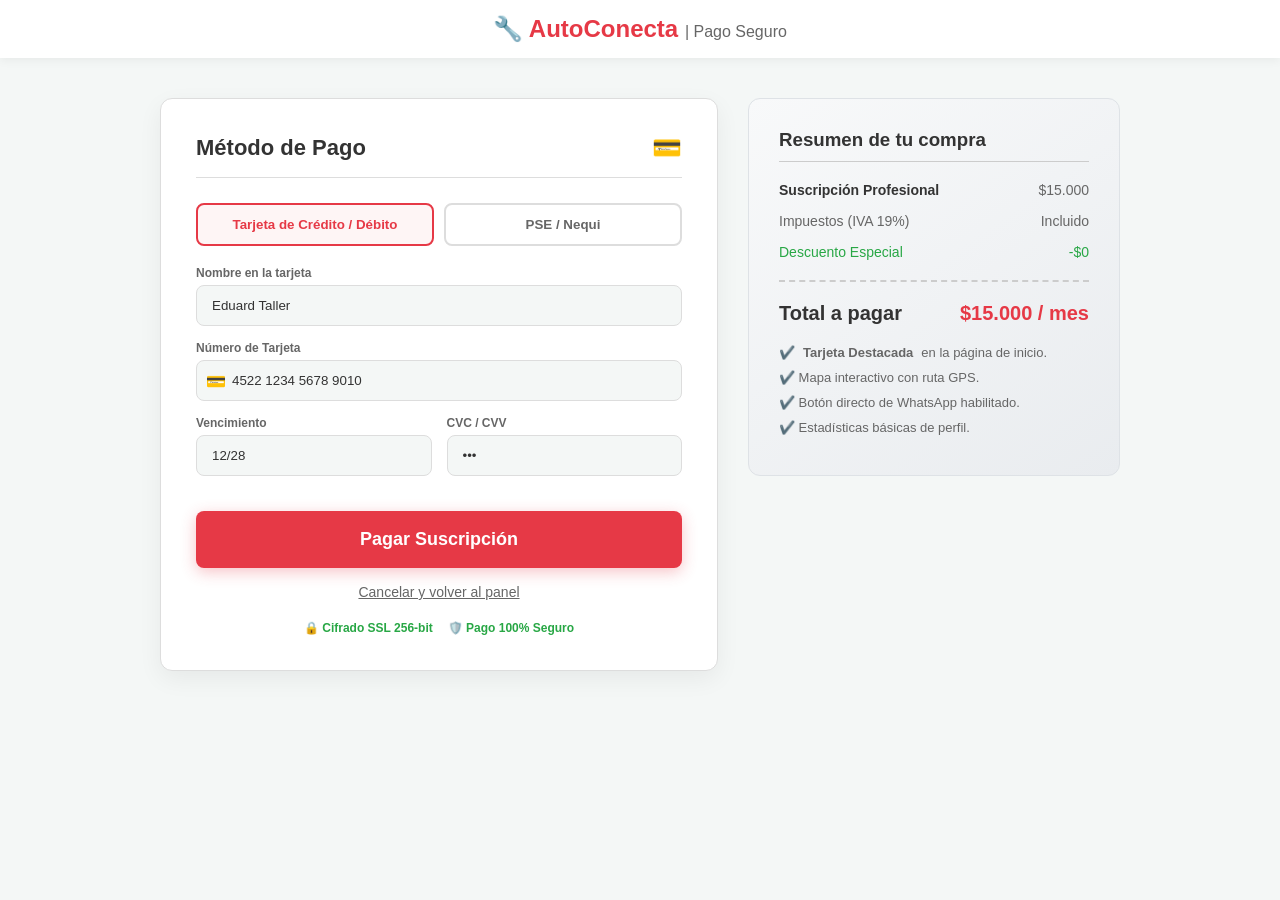
==== checkout.html @ d0334251 "Add files via upload" ====
<!DOCTYPE html>
<html lang="es">
<head>
    <meta charset="UTF-8">
    <meta name="viewport" content="width=device-width, initial-scale=1.0">
    <title>Pago Seguro | AutoConecta</title>
    <link rel="stylesheet" href="css/style.css">
    <style>
        /* Estilos exclusivos para la pasarela de pagos profesional */
        .checkout-container { max-width: 1000px; margin: 40px auto; padding: 0 20px; display: grid; grid-template-columns: 1.2fr 0.8fr; gap: 30px; align-items: start; }
        @media (max-width: 800px) { .checkout-container { grid-template-columns: 1fr; } }
        
        /* Columna Izquierda: Formulario */
        .pago-card { background: var(--bg-card); padding: 35px; border-radius: 12px; box-shadow: 0 8px 25px var(--shadow-color); border: 1px solid var(--border-color); }
        .pago-header { display: flex; justify-content: space-between; align-items: center; margin-bottom: 25px; border-bottom: 1px solid var(--border-color); padding-bottom: 15px; }
        .pago-header h2 { color: var(--text-main); font-size: 22px; margin: 0; }
        .metodos-pago { display: flex; gap: 10px; margin-bottom: 20px; }
        .metodo-btn { flex: 1; padding: 12px; text-align: center; border: 2px solid var(--border-color); border-radius: 8px; cursor: pointer; color: var(--text-muted); font-weight: bold; background: transparent; transition: 0.2s; }
        .metodo-btn.active { border-color: #e63946; color: #e63946; background: rgba(230, 57, 70, 0.05); }
        
        /* Columna Derecha: Resumen */
        .resumen-card { background: linear-gradient(145deg, #f8f9fa, #e9ecef); padding: 30px; border-radius: 12px; border: 1px solid #dee2e6; position: sticky; top: 20px; }
        [data-theme="dark"] .resumen-card { background: linear-gradient(145deg, #2a2a2a, #1a1a1a); border-color: #444; }
        .resumen-item { display: flex; justify-content: space-between; margin-bottom: 15px; color: var(--text-muted); font-size: 14px; }
        .resumen-total { display: flex; justify-content: space-between; margin-top: 20px; padding-top: 20px; border-top: 2px dashed #ccc; font-size: 20px; font-weight: bold; color: var(--text-main); }
        .beneficios-lista { list-style: none; padding: 0; margin: 20px 0 0 0; font-size: 13px; color: var(--text-muted); }
        .beneficios-lista li { margin-bottom: 10px; display: flex; align-items: flex-start; gap: 8px; }
        
        /* Trust Badges */
        .trust-badges { display: flex; align-items: center; justify-content: center; gap: 15px; margin-top: 20px; color: #28a745; font-size: 12px; font-weight: bold; }
        
        /* Pantalla de Carga y Éxito */
        .overlay-pago { position: fixed; top: 0; left: 0; width: 100%; height: 100%; background: rgba(0,0,0,0.8); z-index: 9999; display: none; flex-direction: column; align-items: center; justify-content: center; color: #fff; text-align: center; }
        .loader-pago { width: 60px; height: 60px; border: 6px solid rgba(255,255,255,0.2); border-top: 6px solid #28a745; border-radius: 50%; animation: spin 1s linear infinite; margin-bottom: 20px; }
        @keyframes spin { 0% { transform: rotate(0deg); } 100% { transform: rotate(360deg); } }
        .success-checkmark { display: none; color: #28a745; font-size: 80px; margin-bottom: 10px; animation: popIn 0.5s cubic-bezier(0.175, 0.885, 0.32, 1.275) forwards; transform: scale(0); }
        @keyframes popIn { to { transform: scale(1); } }
    </style>
</head>
<body style="background: var(--bg-main);">

    <header style="background: var(--bg-card); box-shadow: 0 2px 10px var(--shadow-color);">
        <div class="logo" style="margin: 0 auto; text-align: center; width: 100%;">
            <a href="panel-taller.html" style="color: inherit; text-decoration: none;">🔧 AutoConecta <span style="font-weight: normal; font-size: 16px; color: var(--text-muted);">| Pago Seguro</span></a>
        </div>
    </header>

    <div class="checkout-container">
        
        <!-- COLUMNA IZQUIERDA: FORMULARIO -->
        <div class="pago-card">
            <div class="pago-header">
                <h2>Método de Pago</h2>
                <span style="font-size: 24px;">💳</span>
            </div>

            <div class="metodos-pago">
                <button class="metodo-btn active" onclick="cambiarMetodo(this)">Tarjeta de Crédito / Débito</button>
                <button class="metodo-btn" onclick="cambiarMetodo(this)">PSE / Nequi</button>
            </div>

            <div id="form-tarjeta">
                <label style="font-size: 12px; font-weight: bold; color: var(--text-muted); display: block; margin-bottom: 5px;">Nombre en la tarjeta</label>
                <input type="text" class="input-form" placeholder="Ej. Juan Pérez" value="Eduard Taller">
                
                <label style="font-size: 12px; font-weight: bold; color: var(--text-muted); display: block; margin-bottom: 5px;">Número de Tarjeta</label>
                <div style="position: relative;">
                    <input type="text" class="input-form" placeholder="0000 0000 0000 0000" value="4522 1234 5678 9010" style="padding-left: 35px;">
                    <span style="position: absolute; left: 10px; top: 12px; font-size: 16px;">💳</span>
                </div>
                
                <div style="display: flex; gap: 15px;">
                    <div style="flex:1;">
                        <label style="font-size: 12px; font-weight: bold; color: var(--text-muted); display: block; margin-bottom: 5px;">Vencimiento</label>
                        <input type="text" class="input-form" placeholder="MM/AA" value="12/28">
                    </div>
                    <div style="flex:1;">
                        <label style="font-size: 12px; font-weight: bold; color: var(--text-muted); display: block; margin-bottom: 5px;">CVC / CVV</label>
                        <input type="password" class="input-form" placeholder="***" value="123">
                    </div>
                </div>
            </div>

            <button class="btn-primary btn-block" style="padding: 18px; font-size: 18px; font-weight: bold; margin-top: 20px; box-shadow: 0 4px 15px rgba(230, 57, 70, 0.3);" onclick="procesarPago()">Pagar Suscripción</button>
            
            <div style="text-align: center; margin-top: 15px;">
                <a href="panel-taller.html" style="color: var(--text-muted); text-decoration: underline; font-size: 14px; cursor: pointer;">Cancelar y volver al panel</a>
            </div>
            
            <div class="trust-badges">
                <span>🔒 Cifrado SSL 256-bit</span>
                <span>🛡️ Pago 100% Seguro</span>
            </div>
        </div>

        <!-- COLUMNA DERECHA: RESUMEN DE COMPRA -->
        <div class="resumen-card">
            <h3 style="color: var(--text-main); margin-top: 0; margin-bottom: 20px; border-bottom: 1px solid #ccc; padding-bottom: 10px;">Resumen de tu compra</h3>
            
            <div class="resumen-item">
                <span id="nombre-plan-resumen" style="font-weight: bold; color: var(--text-main);">Plan Seleccionado</span>
                <span id="precio-base">$0</span>
            </div>
            <div class="resumen-item">
                <span>Impuestos (IVA 19%)</span>
                <span>Incluido</span>
            </div>
            <div class="resumen-item" style="color: #28a745;">
                <span>Descuento Especial</span>
                <span>-$0</span>
            </div>

            <div class="resumen-total">
                <span>Total a pagar</span>
                <span id="precio-total" style="color: #e63946;">$0 / mes</span>
            </div>

            <ul class="beneficios-lista" id="lista-beneficios">
                <!-- Beneficios inyectados por JS -->
            </ul>
        </div>

    </div>

    <!-- PANTALLA DE CARGA Y ÉXITO SUPERPUESTA -->
    <div class="overlay-pago" id="overlay-pago">
        <div class="loader-pago" id="loader"></div>
        <div class="success-checkmark" id="check-exito">✔️</div>
        <h2 id="texto-exito" style="margin-top: 20px; display: none;">¡Pago Exitoso!</h2>
        <p id="texto-redir" style="color: #ccc; margin-top: 10px; display: none;">Actualizando tu plan y redirigiendo a tu panel...</p>
    </div>

    <script src="js/main.js"></script>
    <script>
        let urlParams = new URLSearchParams(window.location.search);
        let planDestino = urlParams.get('plan') || 'pro';
        
        document.addEventListener('DOMContentLoaded', () => {
            let nombrePlan = document.getElementById('nombre-plan-resumen');
            let precioBase = document.getElementById('precio-base');
            let precioTotal = document.getElementById('precio-total');
            let listaBeneficios = document.getElementById('lista-beneficios');

            if(planDestino === 'elite') {
                nombrePlan.innerText = '★ Suscripción Élite';
                nombrePlan.style.color = '#ffb703';
                precioBase.innerText = '$60.000';
                precioTotal.innerText = '$60.000 / mes';
                listaBeneficios.innerHTML = `
                    <li>✔️ <strong>Posicionamiento TOP #1</strong> en Fontibón.</li>
                    <li>✔️ <strong>Inteligencia Artificial</strong> para sugerencias comerciales.</li>
                    <li>✔️ Analíticas avanzadas de mercado.</li>
                    <li>✔️ Galería de fotos y videos promocionales.</li>
                    <li>✔️ Botón directo de WhatsApp habilitado.</li>
                `;
            } else if (planDestino === 'pro') {
                nombrePlan.innerText = 'Suscripción Profesional';
                precioBase.innerText = '$15.000';
                precioTotal.innerText = '$15.000 / mes';
                listaBeneficios.innerHTML = `
                    <li>✔️ <strong>Tarjeta Destacada</strong> en la página de inicio.</li>
                    <li>✔️ Mapa interactivo con ruta GPS.</li>
                    <li>✔️ Botón directo de WhatsApp habilitado.</li>
                    <li>✔️ Estadísticas básicas de perfil.</li>
                `;
            } else {
                nombrePlan.innerText = 'Plan Estándar (Gratis)';
                precioBase.innerText = '$0';
                precioTotal.innerText = '$0 / mes';
                listaBeneficios.innerHTML = `
                    <li>✔️ Presencia básica en el directorio completo.</li>
                    <li>❌ Sin botón de WhatsApp.</li>
                    <li>❌ Sin estadísticas ni galería.</li>
                `;
            }
        });

        function cambiarMetodo(btn) {
            reproducirSonidoUI();
            let botones = document.querySelectorAll('.metodo-btn');
            botones.forEach(b => b.classList.remove('active'));
            btn.classList.add('active');
            
            // Simulación visual simple (cambia el placeholder para dar efecto)
            let esNequi = btn.innerText.includes('Nequi');
            document.querySelectorAll('.input-form').forEach(input => {
                input.style.opacity = '0.5';
                setTimeout(() => { input.style.opacity = '1'; }, 200);
            });
        }

        function procesarPago() {
            reproducirSonidoUI();
            
            // Mostrar la pantalla de carga superpuesta
            let overlay = document.getElementById('overlay-pago');
            let loader = document.getElementById('loader');
            let check = document.getElementById('check-exito');
            let textoExito = document.getElementById('texto-exito');
            let textoRedir = document.getElementById('texto-redir');
            
            overlay.style.display = 'flex';
            
            // Simular tiempo de validación con el banco
            setTimeout(() => {
                reproducirSonidoExito();
                loader.style.display = 'none';
                check.style.display = 'block';
                textoExito.style.display = 'block';
                textoRedir.style.display = 'block';
                
                // Actualizar la base de datos local
                sessionStorage.setItem('miTallerPlan', planDestino);
                
                // Redirigir al panel
                setTimeout(() => { window.location.href = 'panel-taller.html'; }, 2500);
            }, 3000);
        }
    </script>
</body>
</html>
---- css/style.css ----
/* =========================================
   VARIABLES DE TEMA (CLARO Y OSCURO)
   ========================================= */
:root {
    --bg-main: #f4f7f6;
    --bg-card: #ffffff;
    --text-main: #333333;
    --text-muted: #666666;
    --border-color: #dddddd;
    --header-bg: #ffffff;
    --shadow-color: rgba(0,0,0,0.06);
}

[data-theme="dark"] {
    --bg-main: #121212;
    --bg-card: #1e1e1e;
    --text-main: #f1f1f1;
    --text-muted: #aaaaaa;
    --border-color: #333333;
    --header-bg: #1a1a1a;
    --shadow-color: rgba(255,255,255,0.02);
}

/* =========================================
   RESET Y FUENTES
   ========================================= */
* { margin: 0; padding: 0; box-sizing: border-box; font-family: 'Segoe UI', Tahoma, sans-serif; }
body { background-color: var(--bg-main); color: var(--text-main); transition: background 0.3s, color 0.3s; }

/* =========================================
   HEADER / NAVEGACIÓN
   ========================================= */
header { display: flex; justify-content: space-between; align-items: center; background: var(--header-bg); padding: 15px 30px; box-shadow: 0 2px 10px var(--shadow-color); position: sticky; top: 0; z-index: 100; transition: 0.3s; }
.logo { font-size: 24px; font-weight: 900; color: #e63946; }
.main-nav a { text-decoration: none; color: var(--text-main); margin-right: 20px; font-weight: 600; }
.main-nav a:hover { color: #e63946; }
.search-bar { padding: 10px 20px; width: 300px; border: 1px solid var(--border-color); border-radius: 20px; outline: none; background: var(--bg-main); color: var(--text-main); }
.btn-login { text-decoration: none; background: #333; color: #fff; padding: 10px 20px; border-radius: 20px; font-weight: bold; }
.btn-darkmode { background: none; border: none; font-size: 22px; cursor: pointer; margin-right: 15px; }

/* =========================================
   GRILLA PRINCIPAL
   ========================================= */
.layout-wrapper { display: grid; grid-template-columns: 260px 1fr 1fr; gap: 20px; padding: 20px; height: calc(100vh - 75px); overflow: hidden; }

/* =========================================
   1. PANEL LATERAL (FILTROS)
   ========================================= */
.sidebar { background: var(--bg-card); padding: 20px; border-radius: 12px; overflow-y: auto; box-shadow: 0 2px 8px var(--shadow-color); border: 1px solid var(--border-color); }
.sidebar h3 { margin-bottom: 15px; font-size: 18px; border-bottom: 2px solid var(--border-color); padding-bottom: 10px; }
.filter-group { margin-bottom: 20px; }
.filter-group strong { display: block; margin-bottom: 10px; font-size: 13px; color: var(--text-muted); text-transform: uppercase; }
.filter-group label { display: block; margin-bottom: 8px; font-size: 14px; cursor: pointer; color: var(--text-main); }
.btn-filter { width: 100%; padding: 10px; border-radius: 8px; cursor: pointer; font-weight: bold; margin-top: 10px; transition: 0.2s; background: var(--bg-main); color: var(--text-main); border: 1px solid var(--border-color); }

/* =========================================
   2. TARJETAS DE TALLERES
   ========================================= */
.list-content { overflow-y: auto; padding-right: 10px; }
.card { background: var(--bg-card); border-radius: 12px; margin-bottom: 20px; overflow: hidden; box-shadow: 0 4px 12px var(--shadow-color); cursor: pointer; border: 2px solid var(--border-color); transition: all 0.2s ease; }
.card:hover { transform: translateY(-3px); border-color: #ffb703; }
.card.active { border-color: #e63946; } 
.card-img { height: 160px; background: #e9ecef; display: flex; align-items: center; justify-content: center; color: #999; font-weight: bold; }
.card-body { padding: 18px; }
.card-title { margin: 10px 0 2px 0; font-size: 20px; color: var(--text-main); }
.card-location { font-size: 13px; color: var(--text-muted); margin-bottom: 15px; }

/* Estrellas de Calificación */
.stars { color: #ffb703; font-size: 14px; margin-bottom: 8px; }
.stars span { color: var(--text-muted); font-size: 12px; margin-left: 5px; font-weight: normal; }

/* Badges y Botones */
.status-container { display: flex; align-items: center; gap: 8px; font-size: 13px; margin-bottom: 5px; font-weight: 600; color: var(--text-main); }
.status-dot { width: 10px; height: 10px; border-radius: 50%; background-color: #28a745; box-shadow: 0 0 8px #28a745; animation: latido 1.5s infinite; }
@keyframes latido { 0% { transform: scale(0.95); opacity: 0.7; } 50% { transform: scale(1.1); opacity: 1; } 100% { transform: scale(0.95); opacity: 0.7; } }
.badge-elite { background: #ffb703; color: #000; padding: 5px 12px; border-radius: 20px; font-size: 11px; font-weight: 800; display: inline-block; }
.badge-profesional { background: #333; color: #fff; padding: 5px 12px; border-radius: 20px; font-size: 11px; font-weight: 800; display: inline-block; }

.actions { display: flex; gap: 8px; margin-top: 15px; flex-wrap: wrap; }
.btn-primary { background: #e63946; color: #fff; padding: 10px 15px; border: none; border-radius: 8px; cursor: pointer; text-decoration: none; font-size: 13px; font-weight: bold; text-align: center; flex: 1; }
.btn-whatsapp { background: #25D366; color: #fff; padding: 10px 15px; border: none; border-radius: 8px; cursor: pointer; font-size: 13px; font-weight: bold; flex: 1; display: flex; justify-content: center; align-items: center; gap: 5px; }
.btn-whatsapp:hover { background: #20bd5a; }
.btn-guardar { cursor: pointer; font-size: 20px; user-select: none; transition: transform 0.1s; }
.btn-guardar:active { transform: scale(1.3); }

/* =========================================
   3. MAPA Y MODALES
   ========================================= */
.map-container { background: var(--bg-card); border-radius: 12px; overflow: hidden; box-shadow: 0 4px 12px var(--shadow-color); border: 1px solid var(--border-color); }
.modal { display: none; position: fixed; z-index: 1000; left: 0; top: 0; width: 100%; height: 100%; background-color: rgba(0,0,0,0.6); backdrop-filter: blur(4px); align-items: center; justify-content: center; }
.modal-content { background-color: var(--bg-card); padding: 30px; border-radius: 15px; width: 450px; position: relative; color: var(--text-main); }
.input-form { width: 100%; padding: 12px 15px; margin-bottom: 15px; border: 1px solid var(--border-color); border-radius: 8px; background: var(--bg-main); color: var(--text-main); }
.btn-block { width: 100%; }
.btn-outline { background: transparent; border: 2px solid var(--border-color); color: var(--text-muted); padding: 12px 15px; border-radius: 8px; cursor: pointer; font-weight: bold; transition: 0.2s; }
.btn-outline:hover { border-color: var(--text-main); color: var(--text-main); }

/* Cajas de selección de planes */
.radio-box { display: flex; align-items: flex-start; border: 2px solid var(--border-color); padding: 12px; border-radius: 10px; margin-bottom: 10px; cursor: pointer; background: var(--bg-main); }
.radio-box input[type="radio"] { margin-right: 15px; margin-top: 5px; transform: scale(1.2); }
.radio-box p { font-size: 13px; color: var(--text-muted); margin: 5px 0 0 0; line-height: 1.4; }
.premium-box { border-color: var(--text-main); }

/* =========================================
   PANTALLA DE BIENVENIDA (SPLASH SCREEN)
   ========================================= */
.splash-screen { position: fixed; top: 0; left: 0; width: 100%; height: 100vh; background: var(--bg-card); z-index: 9999; display: flex; align-items: center; justify-content: center; transition: opacity 0.6s ease; }
.logo-gigante { font-size: 50px; font-weight: 900; color: #e63946; margin-bottom: 10px; }
.splash-slogan { font-size: 18px; color: var(--text-muted); margin-bottom: 30px; text-align: center; }

/* =========================================
   RESPONSIVE DESIGN (APP MÓVIL)
   ========================================= */
.btn-flotante-filtros { display: none; }
@media (max-width: 768px) {
    .layout-wrapper { grid-template-columns: 1fr; grid-template-rows: auto 300px; height: auto; overflow: visible; padding-bottom: 80px; }
    .map-container { order: 2; height: 300px; margin-top: 20px; }
    .list-content { order: 1; overflow: visible; }
    .sidebar { position: fixed; left: -100%; top: 0; height: 100%; width: 85%; z-index: 2000; transition: left 0.3s ease; box-shadow: 10px 0 20px rgba(0,0,0,0.5); border-radius: 0; }
    .sidebar.activa { left: 0; }
    .btn-flotante-filtros { display: block; position: fixed; bottom: 20px; right: 20px; background: #e63946; color: #fff; border: none; padding: 15px 20px; border-radius: 30px; font-size: 16px; font-weight: bold; box-shadow: 0 4px 10px rgba(230, 57, 70, 0.4); z-index: 1000; cursor: pointer; }
    header { flex-direction: column; gap: 15px; }
    .search-bar { width: 100%; }
}
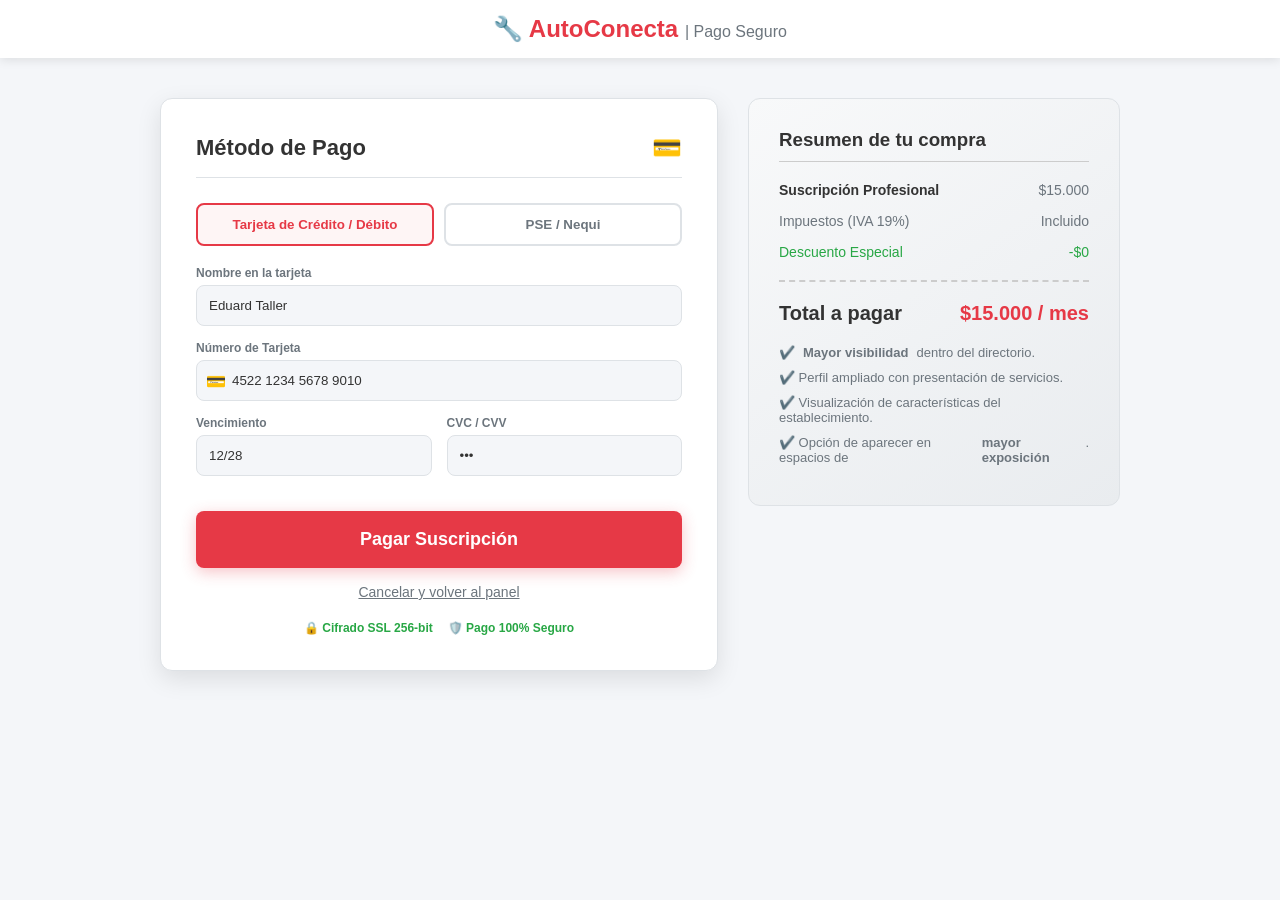
==== commit 8d6e157b: "Mejoras finales del tutor mejoras" ====
--- a/checkout.html
+++ b/checkout.html
@@ -6,30 +6,21 @@
     <title>Pago Seguro | AutoConecta</title>
     <link rel="stylesheet" href="css/style.css">
     <style>
-        /* Estilos exclusivos para la pasarela de pagos profesional */
         .checkout-container { max-width: 1000px; margin: 40px auto; padding: 0 20px; display: grid; grid-template-columns: 1.2fr 0.8fr; gap: 30px; align-items: start; }
         @media (max-width: 800px) { .checkout-container { grid-template-columns: 1fr; } }
-        
-        /* Columna Izquierda: Formulario */
         .pago-card { background: var(--bg-card); padding: 35px; border-radius: 12px; box-shadow: 0 8px 25px var(--shadow-color); border: 1px solid var(--border-color); }
         .pago-header { display: flex; justify-content: space-between; align-items: center; margin-bottom: 25px; border-bottom: 1px solid var(--border-color); padding-bottom: 15px; }
         .pago-header h2 { color: var(--text-main); font-size: 22px; margin: 0; }
         .metodos-pago { display: flex; gap: 10px; margin-bottom: 20px; }
         .metodo-btn { flex: 1; padding: 12px; text-align: center; border: 2px solid var(--border-color); border-radius: 8px; cursor: pointer; color: var(--text-muted); font-weight: bold; background: transparent; transition: 0.2s; }
         .metodo-btn.active { border-color: #e63946; color: #e63946; background: rgba(230, 57, 70, 0.05); }
-        
-        /* Columna Derecha: Resumen */
         .resumen-card { background: linear-gradient(145deg, #f8f9fa, #e9ecef); padding: 30px; border-radius: 12px; border: 1px solid #dee2e6; position: sticky; top: 20px; }
         [data-theme="dark"] .resumen-card { background: linear-gradient(145deg, #2a2a2a, #1a1a1a); border-color: #444; }
         .resumen-item { display: flex; justify-content: space-between; margin-bottom: 15px; color: var(--text-muted); font-size: 14px; }
         .resumen-total { display: flex; justify-content: space-between; margin-top: 20px; padding-top: 20px; border-top: 2px dashed #ccc; font-size: 20px; font-weight: bold; color: var(--text-main); }
         .beneficios-lista { list-style: none; padding: 0; margin: 20px 0 0 0; font-size: 13px; color: var(--text-muted); }
         .beneficios-lista li { margin-bottom: 10px; display: flex; align-items: flex-start; gap: 8px; }
-        
-        /* Trust Badges */
         .trust-badges { display: flex; align-items: center; justify-content: center; gap: 15px; margin-top: 20px; color: #28a745; font-size: 12px; font-weight: bold; }
-        
-        /* Pantalla de Carga y Éxito */
         .overlay-pago { position: fixed; top: 0; left: 0; width: 100%; height: 100%; background: rgba(0,0,0,0.8); z-index: 9999; display: none; flex-direction: column; align-items: center; justify-content: center; color: #fff; text-align: center; }
         .loader-pago { width: 60px; height: 60px; border: 6px solid rgba(255,255,255,0.2); border-top: 6px solid #28a745; border-radius: 50%; animation: spin 1s linear infinite; margin-bottom: 20px; }
         @keyframes spin { 0% { transform: rotate(0deg); } 100% { transform: rotate(360deg); } }
@@ -46,19 +37,15 @@
     </header>
 
     <div class="checkout-container">
-        
-        <!-- COLUMNA IZQUIERDA: FORMULARIO -->
         <div class="pago-card">
             <div class="pago-header">
                 <h2>Método de Pago</h2>
                 <span style="font-size: 24px;">💳</span>
             </div>
-
             <div class="metodos-pago">
                 <button class="metodo-btn active" onclick="cambiarMetodo(this)">Tarjeta de Crédito / Débito</button>
                 <button class="metodo-btn" onclick="cambiarMetodo(this)">PSE / Nequi</button>
             </div>
-
             <div id="form-tarjeta">
                 <label style="font-size: 12px; font-weight: bold; color: var(--text-muted); display: block; margin-bottom: 5px;">Nombre en la tarjeta</label>
                 <input type="text" class="input-form" placeholder="Ej. Juan Pérez" value="Eduard Taller">
@@ -80,20 +67,16 @@
                     </div>
                 </div>
             </div>
-
             <button class="btn-primary btn-block" style="padding: 18px; font-size: 18px; font-weight: bold; margin-top: 20px; box-shadow: 0 4px 15px rgba(230, 57, 70, 0.3);" onclick="procesarPago()">Pagar Suscripción</button>
-            
             <div style="text-align: center; margin-top: 15px;">
                 <a href="panel-taller.html" style="color: var(--text-muted); text-decoration: underline; font-size: 14px; cursor: pointer;">Cancelar y volver al panel</a>
             </div>
-            
             <div class="trust-badges">
                 <span>🔒 Cifrado SSL 256-bit</span>
                 <span>🛡️ Pago 100% Seguro</span>
             </div>
         </div>
 
-        <!-- COLUMNA DERECHA: RESUMEN DE COMPRA -->
         <div class="resumen-card">
             <h3 style="color: var(--text-main); margin-top: 0; margin-bottom: 20px; border-bottom: 1px solid #ccc; padding-bottom: 10px;">Resumen de tu compra</h3>
             
@@ -116,13 +99,10 @@
             </div>
 
             <ul class="beneficios-lista" id="lista-beneficios">
-                <!-- Beneficios inyectados por JS -->
             </ul>
         </div>
-
     </div>
 
-    <!-- PANTALLA DE CARGA Y ÉXITO SUPERPUESTA -->
     <div class="overlay-pago" id="overlay-pago">
         <div class="loader-pago" id="loader"></div>
         <div class="success-checkmark" id="check-exito">✔️</div>
@@ -147,30 +127,31 @@
                 precioBase.innerText = '$60.000';
                 precioTotal.innerText = '$60.000 / mes';
                 listaBeneficios.innerHTML = `
-                    <li>✔️ <strong>Posicionamiento TOP #1</strong> en Fontibón.</li>
-                    <li>✔️ <strong>Inteligencia Artificial</strong> para sugerencias comerciales.</li>
-                    <li>✔️ Analíticas avanzadas de mercado.</li>
-                    <li>✔️ Galería de fotos y videos promocionales.</li>
-                    <li>✔️ Botón directo de WhatsApp habilitado.</li>
+                    <li>✔️ <strong>Mayor nivel de destacamiento</strong> en la plataforma.</li>
+                    <li>✔️ Aparición prioritaria en <strong>secciones destacadas</strong>.</li>
+                    <li>✔️ Mayor exposición visual del perfil del taller.</li>
+                    <li>✔️ Posibilidad de resaltar <strong>información comercial relevante</strong>.</li>
+                    <li>✔️ Botón de agendamiento por WhatsApp.</li>
                 `;
             } else if (planDestino === 'pro') {
                 nombrePlan.innerText = 'Suscripción Profesional';
                 precioBase.innerText = '$15.000';
                 precioTotal.innerText = '$15.000 / mes';
                 listaBeneficios.innerHTML = `
-                    <li>✔️ <strong>Tarjeta Destacada</strong> en la página de inicio.</li>
-                    <li>✔️ Mapa interactivo con ruta GPS.</li>
-                    <li>✔️ Botón directo de WhatsApp habilitado.</li>
-                    <li>✔️ Estadísticas básicas de perfil.</li>
+                    <li>✔️ <strong>Mayor visibilidad</strong> dentro del directorio.</li>
+                    <li>✔️ Perfil ampliado con presentación de servicios.</li>
+                    <li>✔️ Visualización de características del establecimiento.</li>
+                    <li>✔️ Opción de aparecer en espacios de <strong>mayor exposición</strong>.</li>
                 `;
             } else {
                 nombrePlan.innerText = 'Plan Estándar (Gratis)';
                 precioBase.innerText = '$0';
                 precioTotal.innerText = '$0 / mes';
                 listaBeneficios.innerHTML = `
-                    <li>✔️ Presencia básica en el directorio completo.</li>
-                    <li>❌ Sin botón de WhatsApp.</li>
-                    <li>❌ Sin estadísticas ni galería.</li>
+                    <li>✔️ <strong>Perfil básico</strong> del taller.</li>
+                    <li>✔️ Información de contacto y ubicación.</li>
+                    <li>✔️ Listado de servicios del establecimiento.</li>
+                    <li>✔️ Visualización en el directorio general.</li>
                 `;
             }
         });
@@ -180,8 +161,6 @@
             let botones = document.querySelectorAll('.metodo-btn');
             botones.forEach(b => b.classList.remove('active'));
             btn.classList.add('active');
-            
-            // Simulación visual simple (cambia el placeholder para dar efecto)
             let esNequi = btn.innerText.includes('Nequi');
             document.querySelectorAll('.input-form').forEach(input => {
                 input.style.opacity = '0.5';
@@ -191,8 +170,6 @@
 
         function procesarPago() {
             reproducirSonidoUI();
-            
-            // Mostrar la pantalla de carga superpuesta
             let overlay = document.getElementById('overlay-pago');
             let loader = document.getElementById('loader');
             let check = document.getElementById('check-exito');
@@ -200,19 +177,13 @@
             let textoRedir = document.getElementById('texto-redir');
             
             overlay.style.display = 'flex';
-            
-            // Simular tiempo de validación con el banco
             setTimeout(() => {
                 reproducirSonidoExito();
                 loader.style.display = 'none';
                 check.style.display = 'block';
                 textoExito.style.display = 'block';
                 textoRedir.style.display = 'block';
-                
-                // Actualizar la base de datos local
                 sessionStorage.setItem('miTallerPlan', planDestino);
-                
-                // Redirigir al panel
                 setTimeout(() => { window.location.href = 'panel-taller.html'; }, 2500);
             }, 3000);
         }
--- a/css/style.css
+++ b/css/style.css
@@ -1,123 +1,204 @@
-/* =========================================
-   VARIABLES DE TEMA (CLARO Y OSCURO)
-   ========================================= */
+/* =======================================================
+   VARIABLES GLOBALES Y MODO OSCURO
+   ======================================================= */
 :root {
-    --bg-main: #f4f7f6;
+    --bg-main: #f4f6f9;
     --bg-card: #ffffff;
     --text-main: #333333;
-    --text-muted: #666666;
-    --border-color: #dddddd;
-    --header-bg: #ffffff;
-    --shadow-color: rgba(0,0,0,0.06);
+    --text-muted: #6c757d;
+    --border-color: #dee2e6;
+    --shadow-color: rgba(0,0,0,0.1);
 }
 
 [data-theme="dark"] {
     --bg-main: #121212;
     --bg-card: #1e1e1e;
-    --text-main: #f1f1f1;
-    --text-muted: #aaaaaa;
+    --text-main: #f8f9fa;
+    --text-muted: #adb5bd;
     --border-color: #333333;
-    --header-bg: #1a1a1a;
-    --shadow-color: rgba(255,255,255,0.02);
-}
-
-/* =========================================
-   RESET Y FUENTES
-   ========================================= */
-* { margin: 0; padding: 0; box-sizing: border-box; font-family: 'Segoe UI', Tahoma, sans-serif; }
-body { background-color: var(--bg-main); color: var(--text-main); transition: background 0.3s, color 0.3s; }
-
-/* =========================================
-   HEADER / NAVEGACIÓN
-   ========================================= */
-header { display: flex; justify-content: space-between; align-items: center; background: var(--header-bg); padding: 15px 30px; box-shadow: 0 2px 10px var(--shadow-color); position: sticky; top: 0; z-index: 100; transition: 0.3s; }
+    --shadow-color: rgba(0,0,0,0.5);
+}
+
+/* =======================================================
+   ESTILOS BASE
+   ======================================================= */
+body {
+    font-family: 'Segoe UI', Roboto, Helvetica, Arial, sans-serif;
+    background-color: var(--bg-main);
+    color: var(--text-main);
+    margin: 0;
+    padding: 0;
+    transition: background-color 0.3s, color 0.3s;
+}
+
+* { box-sizing: border-box; }
+
+/* =======================================================
+   HEADER Y NAVEGACIÓN
+   ======================================================= */
+header {
+    background: var(--bg-card);
+    padding: 15px 30px;
+    display: flex;
+    justify-content: space-between;
+    align-items: center;
+    box-shadow: 0 2px 10px var(--shadow-color);
+    position: sticky;
+    top: 0;
+    z-index: 1000;
+}
+
 .logo { font-size: 24px; font-weight: 900; color: #e63946; }
-.main-nav a { text-decoration: none; color: var(--text-main); margin-right: 20px; font-weight: 600; }
-.main-nav a:hover { color: #e63946; }
-.search-bar { padding: 10px 20px; width: 300px; border: 1px solid var(--border-color); border-radius: 20px; outline: none; background: var(--bg-main); color: var(--text-main); }
-.btn-login { text-decoration: none; background: #333; color: #fff; padding: 10px 20px; border-radius: 20px; font-weight: bold; }
-.btn-darkmode { background: none; border: none; font-size: 22px; cursor: pointer; margin-right: 15px; }
-
-/* =========================================
-   GRILLA PRINCIPAL
-   ========================================= */
-.layout-wrapper { display: grid; grid-template-columns: 260px 1fr 1fr; gap: 20px; padding: 20px; height: calc(100vh - 75px); overflow: hidden; }
-
-/* =========================================
-   1. PANEL LATERAL (FILTROS)
-   ========================================= */
-.sidebar { background: var(--bg-card); padding: 20px; border-radius: 12px; overflow-y: auto; box-shadow: 0 2px 8px var(--shadow-color); border: 1px solid var(--border-color); }
-.sidebar h3 { margin-bottom: 15px; font-size: 18px; border-bottom: 2px solid var(--border-color); padding-bottom: 10px; }
+.search-container { flex: 1; max-width: 400px; margin: 0 20px; }
+.search-bar { width: 100%; padding: 10px 15px; border-radius: 20px; border: 1px solid var(--border-color); background: var(--bg-main); color: var(--text-main); outline: none; }
+.user-actions { display: flex; gap: 15px; align-items: center; }
+
+/* =======================================================
+   BOTONES ELEGANTES
+   ======================================================= */
+.btn-primary { background: #e63946; color: #fff; padding: 10px 20px; border: none; border-radius: 8px; cursor: pointer; font-weight: bold; text-decoration: none; transition: 0.2s; text-align: center; display: inline-block; }
+.btn-primary:hover { background: #d62828; transform: translateY(-2px); }
+
+.btn-outline { background: transparent; color: var(--text-main); padding: 10px 20px; border: 1px solid var(--border-color); border-radius: 8px; cursor: pointer; font-weight: bold; text-decoration: none; transition: 0.2s; text-align: center; display: inline-block; }
+.btn-outline:hover { background: var(--border-color); }
+
+.btn-whatsapp { background: #25D366; color: #fff; border: none; padding: 10px; border-radius: 8px; cursor: pointer; font-weight: bold; transition: 0.2s; width: 100%; margin-top: 5px; }
+.btn-whatsapp:hover { background: #128C7E; }
+
+/* Botón elegante de Salir (Ghost Button) */
+.btn-exit-elegant { color: #dc3545; background: transparent; border: 1px solid transparent; padding: 10px 15px; border-radius: 8px; font-weight: bold; cursor: pointer; transition: 0.2s; text-decoration: none; display: inline-block; }
+.btn-exit-elegant:hover { background: #fff5f5; }
+[data-theme="dark"] .btn-exit-elegant:hover { background: rgba(220, 53, 69, 0.1); }
+
+.btn-darkmode { background: none; border: none; font-size: 24px; cursor: pointer; }
+.btn-block { width: 100%; display: block; }
+
+/* =======================================================
+   LAYOUT PRINCIPAL MEJORADO (DIRECTORIO Y MAPA GIGANTE)
+   ======================================================= */
+.layout-wrapper {
+    display: grid;
+    /* 1. Menú 240px | 2. Tarjetas adaptables | 3. MAPA GIGANTE (500px) */
+    grid-template-columns: 240px minmax(350px, 1fr) 500px;
+    gap: 30px;
+    padding: 30px;
+    max-width: 1600px; /* Expandimos para aprovechar monitores modernos */
+    margin: 0 auto;
+    align-items: start;
+}
+
+/* =======================================================
+   BARRA LATERAL (FILTROS)
+   ======================================================= */
+.sidebar {
+    background: var(--bg-card);
+    padding: 20px;
+    border-radius: 12px;
+    border: 1px solid var(--border-color);
+    height: fit-content;
+    position: sticky;
+    top: 90px;
+}
+
 .filter-group { margin-bottom: 20px; }
-.filter-group strong { display: block; margin-bottom: 10px; font-size: 13px; color: var(--text-muted); text-transform: uppercase; }
-.filter-group label { display: block; margin-bottom: 8px; font-size: 14px; cursor: pointer; color: var(--text-main); }
-.btn-filter { width: 100%; padding: 10px; border-radius: 8px; cursor: pointer; font-weight: bold; margin-top: 10px; transition: 0.2s; background: var(--bg-main); color: var(--text-main); border: 1px solid var(--border-color); }
-
-/* =========================================
-   2. TARJETAS DE TALLERES
-   ========================================= */
-.list-content { overflow-y: auto; padding-right: 10px; }
-.card { background: var(--bg-card); border-radius: 12px; margin-bottom: 20px; overflow: hidden; box-shadow: 0 4px 12px var(--shadow-color); cursor: pointer; border: 2px solid var(--border-color); transition: all 0.2s ease; }
-.card:hover { transform: translateY(-3px); border-color: #ffb703; }
-.card.active { border-color: #e63946; } 
-.card-img { height: 160px; background: #e9ecef; display: flex; align-items: center; justify-content: center; color: #999; font-weight: bold; }
-.card-body { padding: 18px; }
-.card-title { margin: 10px 0 2px 0; font-size: 20px; color: var(--text-main); }
+.filter-group strong { display: block; margin-bottom: 10px; color: var(--text-main); border-bottom: 1px solid var(--border-color); padding-bottom: 5px; }
+.filter-group label { display: block; margin-bottom: 8px; font-size: 14px; color: var(--text-muted); cursor: pointer; }
+.btn-filter { width: 100%; padding: 10px; border-radius: 8px; font-weight: bold; cursor: pointer; transition: 0.2s; }
+
+/* =======================================================
+   LISTA DE TALLERES ORGANIZADA (TARJETAS)
+   ======================================================= */
+.list-content {
+    display: grid;
+    grid-template-columns: repeat(auto-fill, minmax(260px, 1fr));
+    gap: 20px;
+    align-content: start;
+}
+
+.card { background: var(--bg-card); border-radius: 12px; overflow: hidden; border: 1px solid var(--border-color); transition: 0.3s; cursor: pointer; box-shadow: 0 4px 6px var(--shadow-color); }
+.card:hover, .card.active { transform: translateY(-5px); box-shadow: 0 8px 15px rgba(230, 57, 70, 0.2); border-color: #e63946; }
+.card-body { padding: 15px; }
+.card-title { font-size: 18px; margin: 0 0 10px 0; color: var(--text-main); }
 .card-location { font-size: 13px; color: var(--text-muted); margin-bottom: 15px; }
-
-/* Estrellas de Calificación */
-.stars { color: #ffb703; font-size: 14px; margin-bottom: 8px; }
-.stars span { color: var(--text-muted); font-size: 12px; margin-left: 5px; font-weight: normal; }
-
-/* Badges y Botones */
-.status-container { display: flex; align-items: center; gap: 8px; font-size: 13px; margin-bottom: 5px; font-weight: 600; color: var(--text-main); }
-.status-dot { width: 10px; height: 10px; border-radius: 50%; background-color: #28a745; box-shadow: 0 0 8px #28a745; animation: latido 1.5s infinite; }
-@keyframes latido { 0% { transform: scale(0.95); opacity: 0.7; } 50% { transform: scale(1.1); opacity: 1; } 100% { transform: scale(0.95); opacity: 0.7; } }
-.badge-elite { background: #ffb703; color: #000; padding: 5px 12px; border-radius: 20px; font-size: 11px; font-weight: 800; display: inline-block; }
-.badge-profesional { background: #333; color: #fff; padding: 5px 12px; border-radius: 20px; font-size: 11px; font-weight: 800; display: inline-block; }
-
-.actions { display: flex; gap: 8px; margin-top: 15px; flex-wrap: wrap; }
-.btn-primary { background: #e63946; color: #fff; padding: 10px 15px; border: none; border-radius: 8px; cursor: pointer; text-decoration: none; font-size: 13px; font-weight: bold; text-align: center; flex: 1; }
-.btn-whatsapp { background: #25D366; color: #fff; padding: 10px 15px; border: none; border-radius: 8px; cursor: pointer; font-size: 13px; font-weight: bold; flex: 1; display: flex; justify-content: center; align-items: center; gap: 5px; }
-.btn-whatsapp:hover { background: #20bd5a; }
-.btn-guardar { cursor: pointer; font-size: 20px; user-select: none; transition: transform 0.1s; }
-.btn-guardar:active { transform: scale(1.3); }
-
-/* =========================================
-   3. MAPA Y MODALES
-   ========================================= */
-.map-container { background: var(--bg-card); border-radius: 12px; overflow: hidden; box-shadow: 0 4px 12px var(--shadow-color); border: 1px solid var(--border-color); }
-.modal { display: none; position: fixed; z-index: 1000; left: 0; top: 0; width: 100%; height: 100%; background-color: rgba(0,0,0,0.6); backdrop-filter: blur(4px); align-items: center; justify-content: center; }
-.modal-content { background-color: var(--bg-card); padding: 30px; border-radius: 15px; width: 450px; position: relative; color: var(--text-main); }
-.input-form { width: 100%; padding: 12px 15px; margin-bottom: 15px; border: 1px solid var(--border-color); border-radius: 8px; background: var(--bg-main); color: var(--text-main); }
-.btn-block { width: 100%; }
-.btn-outline { background: transparent; border: 2px solid var(--border-color); color: var(--text-muted); padding: 12px 15px; border-radius: 8px; cursor: pointer; font-weight: bold; transition: 0.2s; }
-.btn-outline:hover { border-color: var(--text-main); color: var(--text-main); }
-
-/* Cajas de selección de planes */
-.radio-box { display: flex; align-items: flex-start; border: 2px solid var(--border-color); padding: 12px; border-radius: 10px; margin-bottom: 10px; cursor: pointer; background: var(--bg-main); }
-.radio-box input[type="radio"] { margin-right: 15px; margin-top: 5px; transform: scale(1.2); }
-.radio-box p { font-size: 13px; color: var(--text-muted); margin: 5px 0 0 0; line-height: 1.4; }
-.premium-box { border-color: var(--text-main); }
-
-/* =========================================
-   PANTALLA DE BIENVENIDA (SPLASH SCREEN)
-   ========================================= */
-.splash-screen { position: fixed; top: 0; left: 0; width: 100%; height: 100vh; background: var(--bg-card); z-index: 9999; display: flex; align-items: center; justify-content: center; transition: opacity 0.6s ease; }
-.logo-gigante { font-size: 50px; font-weight: 900; color: #e63946; margin-bottom: 10px; }
-.splash-slogan { font-size: 18px; color: var(--text-muted); margin-bottom: 30px; text-align: center; }
-
-/* =========================================
-   RESPONSIVE DESIGN (APP MÓVIL)
-   ========================================= */
-.btn-flotante-filtros { display: none; }
-@media (max-width: 768px) {
-    .layout-wrapper { grid-template-columns: 1fr; grid-template-rows: auto 300px; height: auto; overflow: visible; padding-bottom: 80px; }
-    .map-container { order: 2; height: 300px; margin-top: 20px; }
-    .list-content { order: 1; overflow: visible; }
-    .sidebar { position: fixed; left: -100%; top: 0; height: 100%; width: 85%; z-index: 2000; transition: left 0.3s ease; box-shadow: 10px 0 20px rgba(0,0,0,0.5); border-radius: 0; }
+.stars { color: #ffb703; font-size: 14px; margin-bottom: 10px; }
+.status-container { font-size: 12px; font-weight: bold; color: #28a745; margin-bottom: 10px; display: flex; align-items: center; gap: 5px; }
+.status-dot { width: 8px; height: 8px; background: #28a745; border-radius: 50%; display: inline-block; }
+
+/* =======================================================
+   MAPA FIJO PROTAGONISTA EN PC
+   ======================================================= */
+.map-container {
+    position: sticky;
+    top: 90px;
+    height: calc(100vh - 120px); /* Toma toda la altura de la pantalla */
+    border-radius: 16px;
+    overflow: hidden;
+    border: 2px solid var(--border-color);
+    box-shadow: 0 10px 30px rgba(0,0,0,0.08); /* Sombra elegante */
+    background: var(--bg-card);
+    display: flex;
+    flex-direction: column;
+}
+
+.map-wrapper { width: 100%; height: 100%; position: relative; }
+
+/* =======================================================
+   FORMULARIOS
+   ======================================================= */
+.input-form { width: 100%; padding: 12px; border: 1px solid var(--border-color); border-radius: 8px; margin-bottom: 15px; background: var(--bg-main); color: var(--text-main); font-family: inherit; }
+.label-form { font-size: 13px; font-weight: bold; color: var(--text-muted); display: block; margin-bottom: 5px; }
+.radio-box { border: 1px solid var(--border-color); border-radius: 8px; cursor: pointer; background: var(--bg-main); transition: 0.2s; }
+.radio-box:hover { border-color: #e63946; }
+
+/* =======================================================
+   SPLASH SCREEN
+   ======================================================= */
+.splash-screen { position: fixed; top: 0; left: 0; width: 100%; height: 100%; background: var(--bg-main); z-index: 10000; display: flex; align-items: center; justify-content: center; transition: opacity 0.5s; }
+.logo-gigante { font-size: 40px; font-weight: 900; color: #e63946; margin-bottom: 10px; }
+.splash-slogan { font-size: 18px; color: var(--text-muted); margin-bottom: 30px; }
+
+/* =======================================================
+   ADAPTACIÓN PARA TABLETS (1000px - 1400px)
+   ======================================================= */
+@media (max-width: 1400px) {
+    .layout-wrapper {
+        grid-template-columns: 220px 1fr 400px; /* Reducimos mapa a 400px */
+        gap: 20px;
+        padding: 20px;
+    }
+}
+
+/* =======================================================
+   ADAPTACIÓN PARA CELULARES Y TABLETS PEQUEÑAS (< 900px)
+   ======================================================= */
+@media (max-width: 900px) {
+    .layout-wrapper { display: flex; flex-direction: column; }
+    
+    .sidebar { position: fixed; top: 0; left: -100%; width: 85%; max-width: 320px; height: 100vh; background: var(--bg-card); z-index: 10000; overflow-y: auto; transition: left 0.3s ease-in-out; box-shadow: 4px 0 15px rgba(0,0,0,0.3); padding: 20px; }
     .sidebar.activa { left: 0; }
-    .btn-flotante-filtros { display: block; position: fixed; bottom: 20px; right: 20px; background: #e63946; color: #fff; border: none; padding: 15px 20px; border-radius: 30px; font-size: 16px; font-weight: bold; box-shadow: 0 4px 10px rgba(230, 57, 70, 0.4); z-index: 1000; cursor: pointer; }
-    header { flex-direction: column; gap: 15px; }
-    .search-bar { width: 100%; }
+    
+    /* En celular el mapa es alto y 100% de ancho */
+    .map-container { 
+        position: relative; 
+        top: 0; 
+        height: 500px; 
+        width: 100%; 
+        margin-top: 30px; 
+        border-radius: 16px;
+        box-shadow: 0 5px 20px rgba(0,0,0,0.1);
+    }
+    
+    .btn-flotante-filtros { display: flex !important; position: fixed; bottom: 25px; right: 20px; background: #e63946; color: #fff; padding: 15px 25px; border-radius: 30px; border: none; font-size: 16px; font-weight: bold; box-shadow: 0 4px 15px rgba(230, 57, 70, 0.5); z-index: 9999; cursor: pointer; align-items: center; gap: 8px; }
+
+    .info-bar { flex-direction: column; text-align: center; gap: 10px; }
+    .panel-container { padding: 0 10px; }
+    header { flex-direction: column; gap: 15px; padding: 15px; }
+    .search-container { max-width: 100%; margin: 0; }
+    
+    .btn-cerrar-filtros { display: block !important; }
+}
+
+@media (min-width: 901px) {
+    .btn-flotante-filtros { display: none !important; }
+    .btn-cerrar-filtros { display: none !important; }
 }
